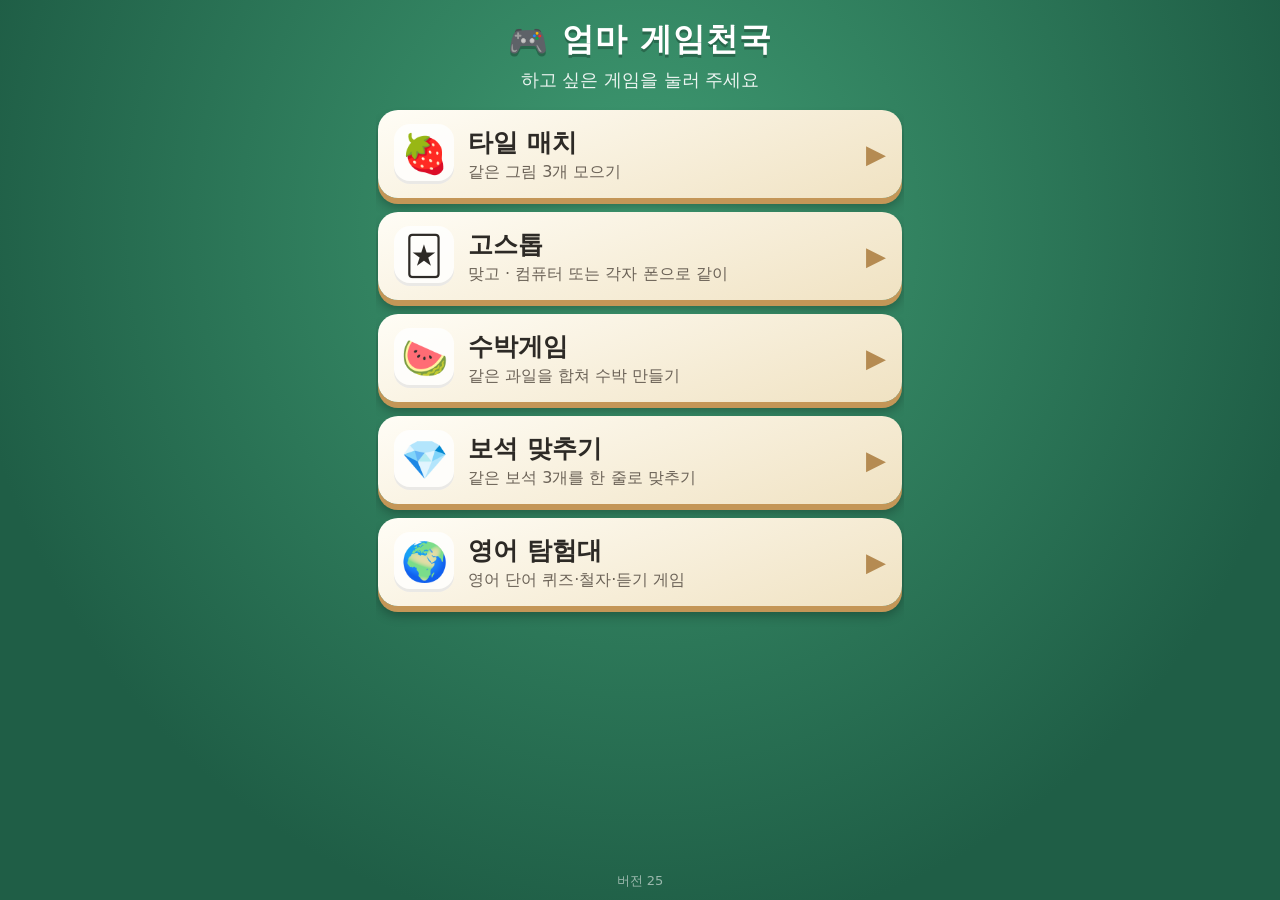
==== index.html @ 6e8ca2fc "영어 탐험대: 완료 빵빠레, 그만하기·뒤로 가기, 난이도 쉬움/보통/어려움 (v25) - 한 판 끝나면 빵빠레 (모두 맞히면 한 소절 더) - 게임 중 '← 그만하기' 버튼, 휴대" ====
<!doctype html>
<html lang="ko">
<head>
  <meta charset="utf-8">
  <meta name="viewport" content="width=device-width, initial-scale=1, maximum-scale=1, user-scalable=no, viewport-fit=cover">
  <meta name="theme-color" content="#1f5e46">
  <meta name="mobile-web-app-capable" content="yes">
  <meta name="apple-mobile-web-app-capable" content="yes">
  <!-- 홈 화면에 설치될 앱 이름 (게임 화면 제목과 별개로 앱 전체 이름) -->
  <meta name="application-name" content="엄마 게임천국">
  <meta name="apple-mobile-web-app-title" content="엄마 게임천국">
  <title>엄마 게임천국</title>
  <link rel="manifest" href="manifest.webmanifest">
  <link rel="icon" href="icons/icon-192.png?v=25">
  <link rel="apple-touch-icon" href="icons/icon-192.png?v=25">
  <link rel="stylesheet" href="hub.css?v=25">
</head>
<body>
  <main id="hub">
    <header class="hub-head">
      <h1><span class="hub-logo">🎮</span> 엄마 게임천국</h1>
      <p class="hub-sub">하고 싶은 게임을 눌러 주세요</p>
    </header>
    <nav id="game-list" aria-label="게임 목록"></nav>
    <p id="hub-version" class="hub-version"></p>
  </main>
  <div id="toast" class="hidden"></div>
  <script src="games/registry.js?v=25"></script>
  <script src="hub.js?v=25"></script>
</body>
</html>
---- hub.css ----
:root {
  --bg1: #3f9b72;
  --bg2: #1f5e46;
  --face1: #fffdf6;
  --face2: #f0e2c2;
  --edge: #c49657;
  --ink: #2d2a26;
  --accent: #ff8a3d;
}

* { box-sizing: border-box; -webkit-tap-highlight-color: transparent; }

html, body {
  margin: 0; height: 100%; overflow: hidden;
  background: var(--bg2);
  font-family: system-ui, -apple-system, "Segoe UI", "Malgun Gothic", "Apple SD Gothic Neo", "Noto Sans KR", sans-serif;
  color: #fff;
  overscroll-behavior: none;
  user-select: none; -webkit-user-select: none; -webkit-touch-callout: none;
  touch-action: manipulation;
}

body { background: radial-gradient(ellipse at 50% 25%, var(--bg1), var(--bg2) 75%) fixed; }
.hidden { display: none !important; }

#hub {
  position: fixed; inset: 0; max-width: 560px; margin: 0 auto;
  display: flex; flex-direction: column;
  padding: calc(env(safe-area-inset-top) + 18px) 16px calc(env(safe-area-inset-bottom) + 10px);
}

.hub-head { text-align: center; margin-bottom: 14px; }
.hub-head h1 { margin: 0; font-size: 32px; letter-spacing: 1px; text-shadow: 0 3px 0 rgba(0, 0, 0, .25); }
.hub-logo { display: inline-block; transform: translateY(2px); }
.hub-sub { margin: 6px 0 0; font-size: 18px; opacity: .9; }

#game-list {
  flex: 1; min-height: 0; overflow-y: auto;
  display: flex; flex-direction: column; gap: 14px; padding: 4px 2px 12px;
}

.game-card {
  position: relative; display: flex; align-items: center; gap: 14px;
  width: 100%; min-height: 88px; padding: 12px 16px; border: none; border-radius: 20px;
  text-align: left; font-family: inherit; color: var(--ink); cursor: pointer;
  background: linear-gradient(160deg, var(--face1), var(--face2));
  box-shadow: 0 6px 0 var(--edge), 0 9px 12px rgba(0, 0, 0, .3);
}
.game-card:active { transform: translateY(4px); box-shadow: 0 2px 0 var(--edge), 0 4px 6px rgba(0, 0, 0, .3); }
.game-icon {
  flex: none; width: 60px; height: 60px; border-radius: 16px; font-size: 38px; line-height: 1;
  display: flex; align-items: center; justify-content: center; background: rgba(255, 255, 255, .8);
  box-shadow: inset 0 -3px 0 rgba(0, 0, 0, .08);
}
.game-text { flex: 1; min-width: 0; display: flex; flex-direction: column; gap: 3px; }
.game-name { font-size: 25px; font-weight: 800; }
.game-desc { font-size: 16px; color: #6b6257; }
.game-status { font-size: 15px; font-weight: 700; color: #d9621a; }
.game-status:empty { display: none; }
.game-arrow { flex: none; font-size: 26px; color: #b58b52; }

.game-card.soon { background: rgba(255, 255, 255, .22); color: rgba(255, 255, 255, .92); box-shadow: none; }
.game-card.soon:active { transform: none; }
.game-card.soon .game-icon { background: rgba(255, 255, 255, .25); filter: grayscale(.4); }
.game-card.soon .game-desc { color: rgba(255, 255, 255, .75); }
.soon-badge {
  flex: none; font-size: 15px; font-weight: 800; padding: 6px 10px; border-radius: 12px;
  background: rgba(0, 0, 0, .25); color: #fff;
}

.hub-version { text-align: center; margin: 4px 0 0; font-size: 13px; opacity: .55; }

#toast {
  position: fixed; left: 50%; bottom: 18%; transform: translateX(-50%); z-index: 10;
  background: rgba(0, 0, 0, .82); color: #fff; font-size: 19px; padding: 12px 20px; border-radius: 14px;
  max-width: 90vw; text-align: center; pointer-events: none;
}

/* 짧은 화면: 카드 높이를 줄여 4개가 한 화면에 들어가게 */
@media (max-height: 640px) {
  #hub { padding-top: calc(env(safe-area-inset-top) + 10px); }
  .hub-head { margin-bottom: 8px; }
  .hub-head h1 { font-size: 28px; }
  .hub-sub { font-size: 16px; margin-top: 2px; }
  #game-list { gap: 10px; }
  .game-card { min-height: 76px; padding: 8px 14px; }
  .game-icon { width: 52px; height: 52px; font-size: 32px; }
  .game-name { font-size: 22px; }
  .game-desc { font-size: 15px; }
}
#toast { white-space: pre-line; }
.game-desc, .game-name, .hub-sub { word-break: keep-all; }
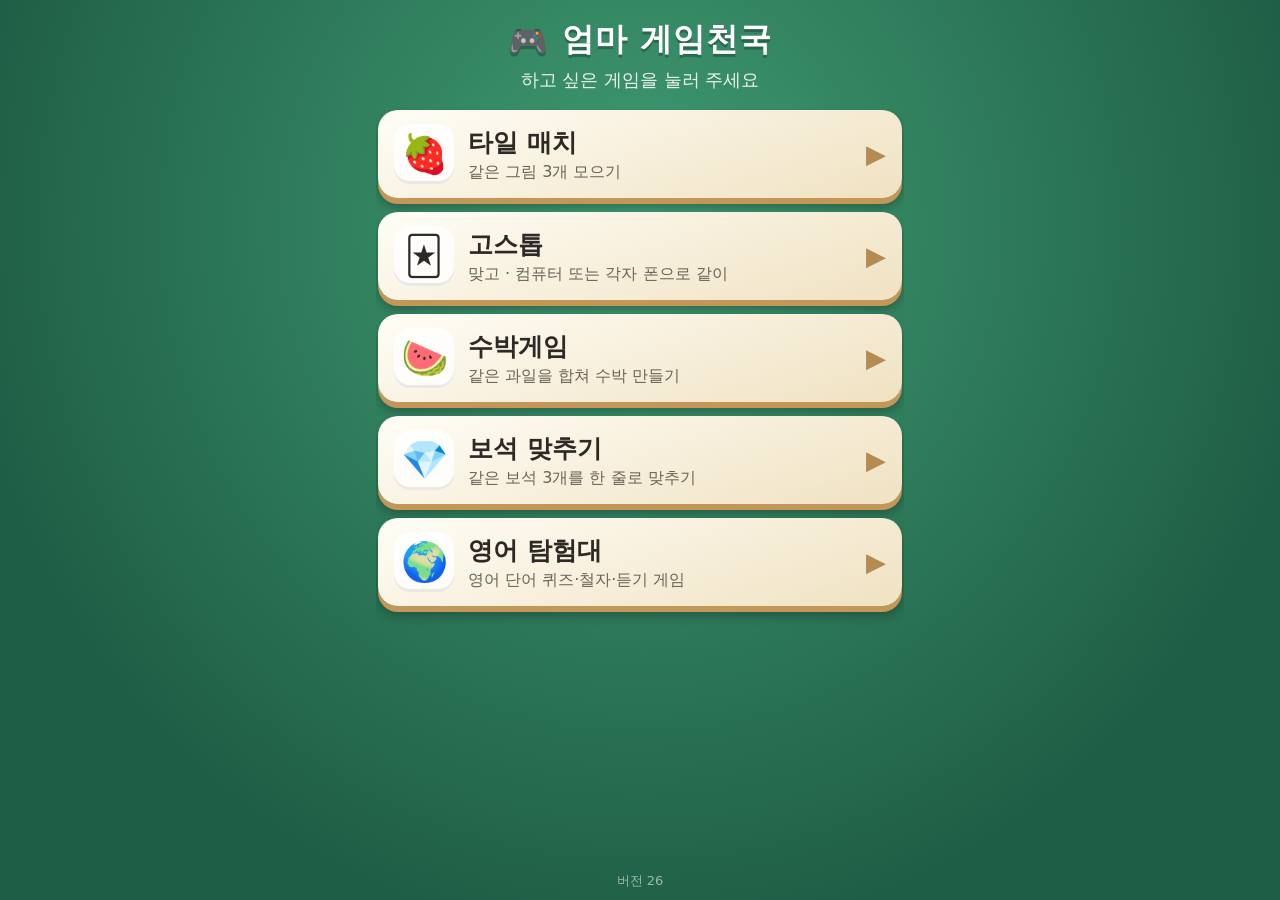
==== commit f0826217: "영어 탐험대: 정답마다 짧은 축하 소리 (콤보마다 높아짐), 오답 소리 변경 (v26) - 정답: 세 가지 짧은 가락 중 하나, 콤보가 이어질수록 2반음씩 높게 (최대 5단계) -" ====
--- a/index.html
+++ b/index.html
@@ -11,9 +11,9 @@
   <meta name="apple-mobile-web-app-title" content="엄마 게임천국">
   <title>엄마 게임천국</title>
   <link rel="manifest" href="manifest.webmanifest">
-  <link rel="icon" href="icons/icon-192.png?v=25">
-  <link rel="apple-touch-icon" href="icons/icon-192.png?v=25">
-  <link rel="stylesheet" href="hub.css?v=25">
+  <link rel="icon" href="icons/icon-192.png?v=26">
+  <link rel="apple-touch-icon" href="icons/icon-192.png?v=26">
+  <link rel="stylesheet" href="hub.css?v=26">
 </head>
 <body>
   <main id="hub">
@@ -25,7 +25,7 @@
     <p id="hub-version" class="hub-version"></p>
   </main>
   <div id="toast" class="hidden"></div>
-  <script src="games/registry.js?v=25"></script>
-  <script src="hub.js?v=25"></script>
+  <script src="games/registry.js?v=26"></script>
+  <script src="hub.js?v=26"></script>
 </body>
 </html>
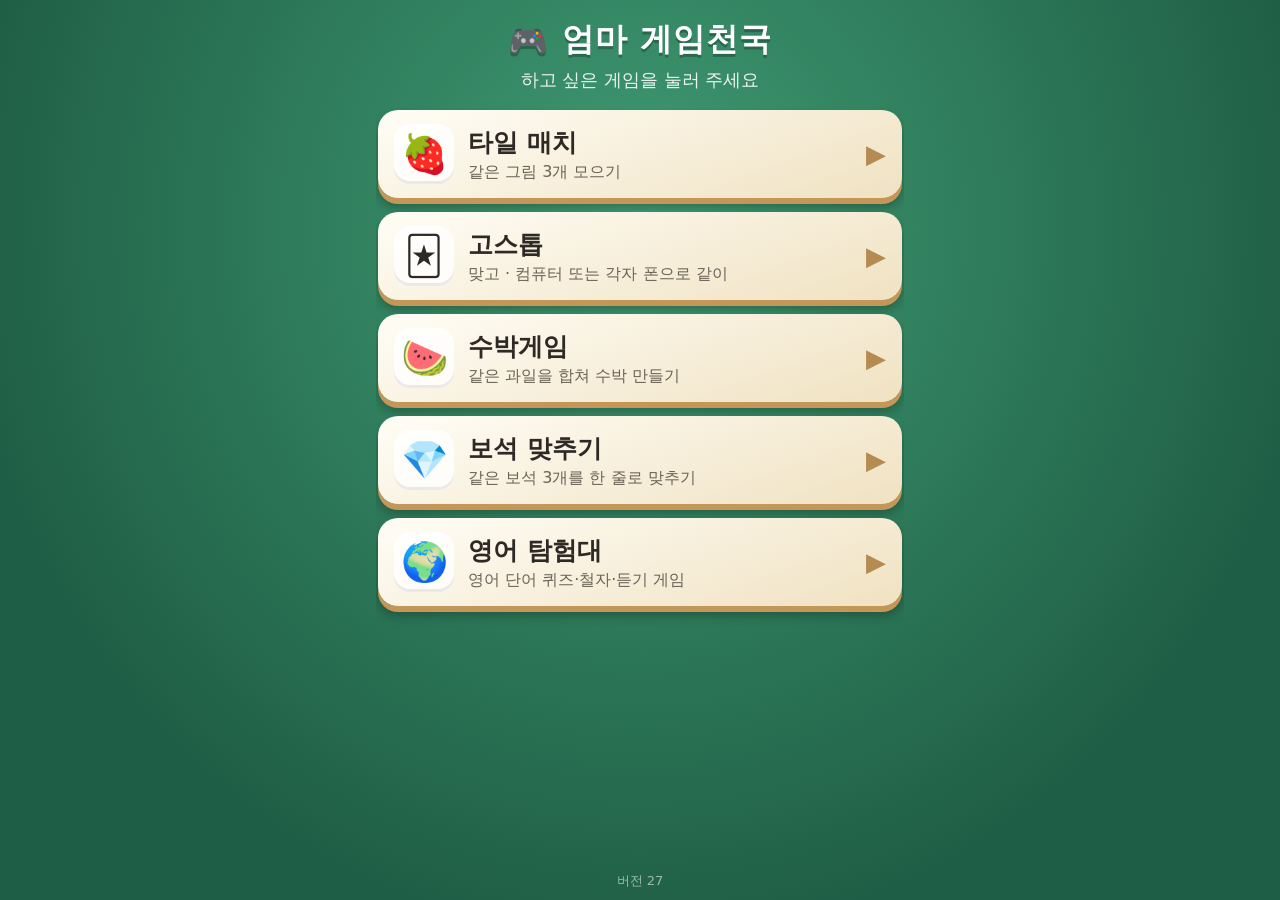
==== commit bfa04598: "영어 탐험대: 정답 소리를 높고 맑은 종소리로, 오답 소리 부드럽게 (v27) - 사인파 배음 + 짧은 메아리로 실로폰·오르골 느낌, 한 옥타브 높게 - 콤보마다 반음씩 (최대 4" ====
--- a/index.html
+++ b/index.html
@@ -11,9 +11,9 @@
   <meta name="apple-mobile-web-app-title" content="엄마 게임천국">
   <title>엄마 게임천국</title>
   <link rel="manifest" href="manifest.webmanifest">
-  <link rel="icon" href="icons/icon-192.png?v=26">
-  <link rel="apple-touch-icon" href="icons/icon-192.png?v=26">
-  <link rel="stylesheet" href="hub.css?v=26">
+  <link rel="icon" href="icons/icon-192.png?v=27">
+  <link rel="apple-touch-icon" href="icons/icon-192.png?v=27">
+  <link rel="stylesheet" href="hub.css?v=27">
 </head>
 <body>
   <main id="hub">
@@ -25,7 +25,7 @@
     <p id="hub-version" class="hub-version"></p>
   </main>
   <div id="toast" class="hidden"></div>
-  <script src="games/registry.js?v=26"></script>
-  <script src="hub.js?v=26"></script>
+  <script src="games/registry.js?v=27"></script>
+  <script src="hub.js?v=27"></script>
 </body>
 </html>
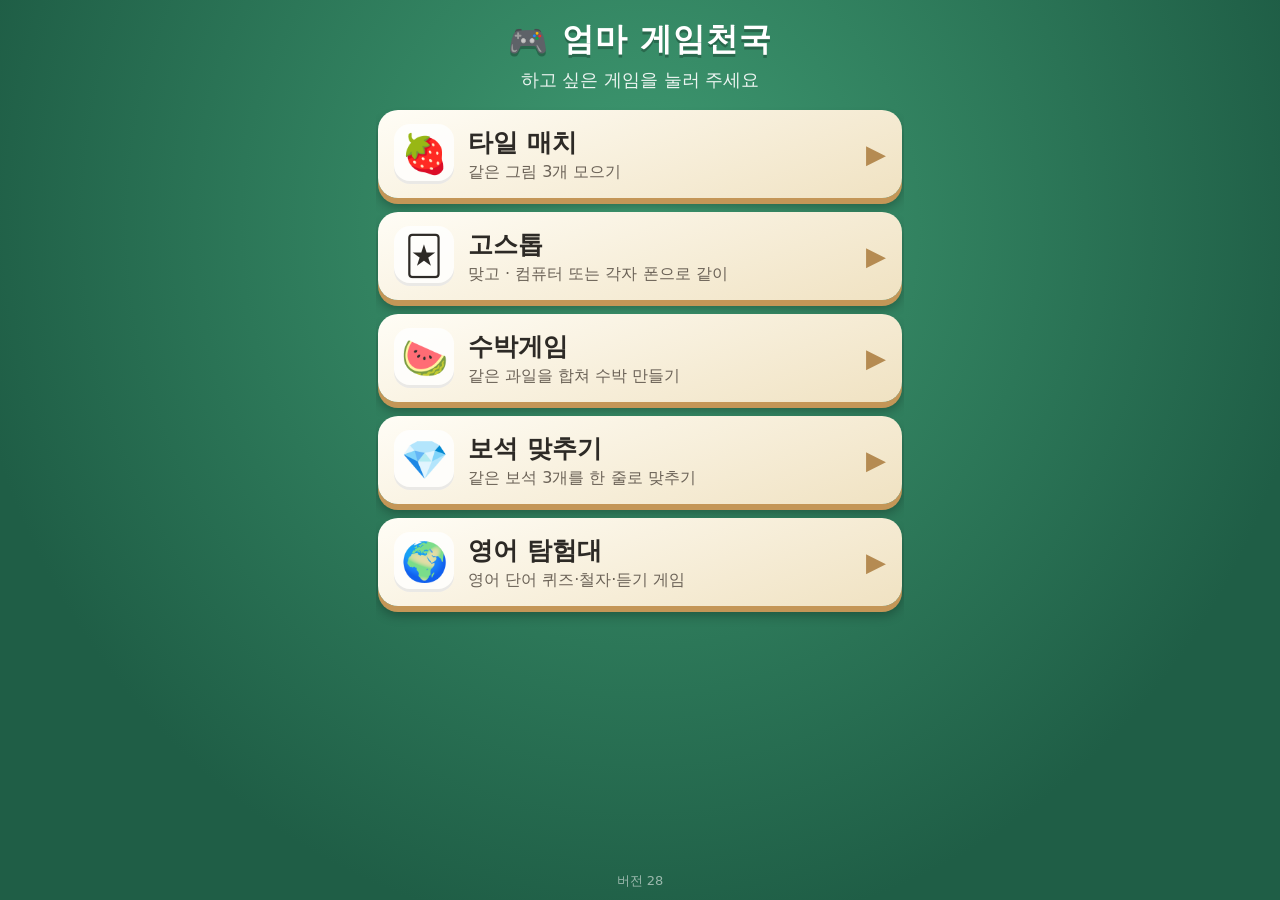
==== commit 8bd83b3d: "영어 탐험대: 정답 소리 하프 올림, 오답 소리 마림바 두 음 + 잔향 (v28) - 사용자가 후보 페이지에서 고른 소리 (정답 3번 하프, 오답 2번 마림바) - 리버브(컨볼루션" ====
--- a/index.html
+++ b/index.html
@@ -11,9 +11,9 @@
   <meta name="apple-mobile-web-app-title" content="엄마 게임천국">
   <title>엄마 게임천국</title>
   <link rel="manifest" href="manifest.webmanifest">
-  <link rel="icon" href="icons/icon-192.png?v=27">
-  <link rel="apple-touch-icon" href="icons/icon-192.png?v=27">
-  <link rel="stylesheet" href="hub.css?v=27">
+  <link rel="icon" href="icons/icon-192.png?v=28">
+  <link rel="apple-touch-icon" href="icons/icon-192.png?v=28">
+  <link rel="stylesheet" href="hub.css?v=28">
 </head>
 <body>
   <main id="hub">
@@ -25,7 +25,7 @@
     <p id="hub-version" class="hub-version"></p>
   </main>
   <div id="toast" class="hidden"></div>
-  <script src="games/registry.js?v=27"></script>
-  <script src="hub.js?v=27"></script>
+  <script src="games/registry.js?v=28"></script>
+  <script src="hub.js?v=28"></script>
 </body>
 </html>
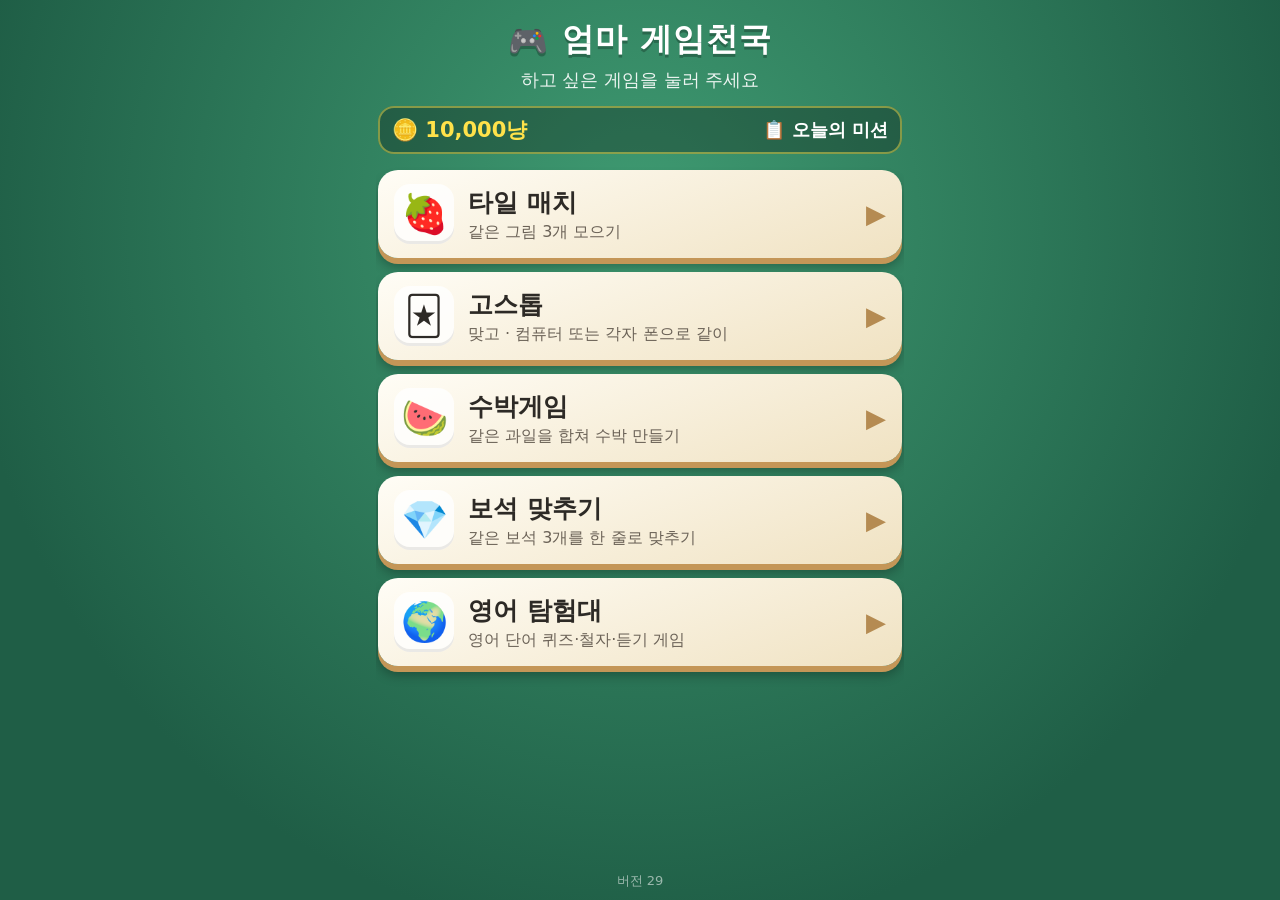
==== commit 3e3041fd: "고스톱: 손패 노랑/회색 안내, 두 장 폭탄, 게임머니·점당 방, 오늘의 미션, 같이 치기 채팅 (v29) - 손패 테두리: 노랑 = 먼저 낼 패, 회색 = 나중에 내도 되는 패 " ====
--- a/index.html
+++ b/index.html
@@ -11,9 +11,9 @@
   <meta name="apple-mobile-web-app-title" content="엄마 게임천국">
   <title>엄마 게임천국</title>
   <link rel="manifest" href="manifest.webmanifest">
-  <link rel="icon" href="icons/icon-192.png?v=28">
-  <link rel="apple-touch-icon" href="icons/icon-192.png?v=28">
-  <link rel="stylesheet" href="hub.css?v=28">
+  <link rel="icon" href="icons/icon-192.png?v=29">
+  <link rel="apple-touch-icon" href="icons/icon-192.png?v=29">
+  <link rel="stylesheet" href="hub.css?v=29">
 </head>
 <body>
   <main id="hub">
@@ -21,11 +21,24 @@
       <h1><span class="hub-logo">🎮</span> 엄마 게임천국</h1>
       <p class="hub-sub">하고 싶은 게임을 눌러 주세요</p>
     </header>
+    <button id="wallet-bar" class="wallet-bar" aria-label="내 게임머니와 오늘의 미션">
+      <span class="wb-money" id="wb-money"></span>
+      <span class="wb-mission">📋 오늘의 미션<b id="wb-count" class="wb-count hidden"></b></span>
+    </button>
     <nav id="game-list" aria-label="게임 목록"></nav>
     <p id="hub-version" class="hub-version"></p>
   </main>
   <div id="toast" class="hidden"></div>
-  <script src="games/registry.js?v=28"></script>
-  <script src="hub.js?v=28"></script>
+  <!-- 오늘의 미션 (wallet.js) -->
+  <div id="missions" class="sheet hidden" role="dialog" aria-label="오늘의 미션">
+    <div class="sheet-box">
+      <div class="sheet-head"><b>📋 오늘의 미션</b><button id="missions-close" class="sheet-x" aria-label="닫기">✕</button></div>
+      <p class="sheet-sub" id="missions-sub"></p>
+      <div id="mission-list" class="mission-list"></div>
+    </div>
+  </div>
+  <script src="wallet.js?v=29"></script>
+  <script src="games/registry.js?v=29"></script>
+  <script src="hub.js?v=29"></script>
 </body>
 </html>
--- a/hub.css
+++ b/hub.css
@@ -71,7 +71,7 @@
 .hub-version { text-align: center; margin: 4px 0 0; font-size: 13px; opacity: .55; }
 
 #toast {
-  position: fixed; left: 50%; bottom: 18%; transform: translateX(-50%); z-index: 10;
+  position: fixed; left: 50%; bottom: 18%; transform: translateX(-50%); z-index: 30;
   background: rgba(0, 0, 0, .82); color: #fff; font-size: 19px; padding: 12px 20px; border-radius: 14px;
   max-width: 90vw; text-align: center; pointer-events: none;
 }
@@ -90,3 +90,34 @@
 }
 #toast { white-space: pre-line; }
 .game-desc, .game-name, .hub-sub { word-break: keep-all; }
+
+/* ---------- 게임머니 · 오늘의 미션 (wallet.js) ---------- */
+.wallet-bar {
+  flex: none; display: flex; align-items: center; justify-content: space-between; gap: 10px;
+  margin: 0 2px 12px; padding: 10px 14px; border-radius: 16px; border: none; cursor: pointer; font-family: inherit;
+  background: rgba(0, 0, 0, .28); color: #fff; box-shadow: inset 0 0 0 2px rgba(255, 226, 74, .45);
+}
+.wallet-bar:active { transform: translateY(2px); }
+.wb-money { font-size: 21px; font-weight: 900; color: #ffe24a; white-space: nowrap; }
+.wb-mission { font-size: 18px; font-weight: 800; white-space: nowrap; display: flex; align-items: center; gap: 6px; }
+.wb-count { min-width: 26px; height: 26px; line-height: 26px; padding: 0 6px; border-radius: 13px; background: #d7262e; color: #fff; font-size: 16px; text-align: center; }
+.sheet { position: fixed; inset: 0; z-index: 20; background: rgba(0, 0, 0, .5); display: flex; align-items: flex-end; justify-content: center; }
+.sheet-box {
+  width: 100%; max-width: 560px; max-height: 88vh; overflow-y: auto; background: #fffdf6; color: var(--ink);
+  border-radius: 24px 24px 0 0; padding: 16px 16px calc(env(safe-area-inset-bottom) + 18px);
+}
+.sheet-head { display: flex; align-items: center; justify-content: space-between; font-size: 24px; }
+.sheet-x { width: 48px; height: 48px; border: none; border-radius: 14px; font-size: 22px; background: #eee; color: var(--ink); cursor: pointer; }
+.sheet-sub { margin: 4px 0 12px; font-size: 16px; color: #6b6257; }
+.mission-list { display: flex; flex-direction: column; gap: 10px; }
+.mission { display: flex; align-items: center; gap: 10px; padding: 12px; border-radius: 16px; background: #fff; box-shadow: 0 2px 0 var(--edge); }
+.mission .m-check { flex: none; font-size: 26px; }
+.mission .m-text { flex: 1; min-width: 0; display: flex; flex-direction: column; gap: 2px; word-break: keep-all; }
+.mission .m-title { font-size: 19px; font-weight: 800; }
+.mission .m-sub { font-size: 15px; color: #6b6257; }
+.mission .m-btn {
+  flex: none; min-width: 84px; min-height: 48px; padding: 0 12px; border: none; border-radius: 14px; font-family: inherit;
+  font-size: 18px; font-weight: 800; color: #fff; background: var(--accent); box-shadow: 0 4px 0 #d9621a; cursor: pointer;
+}
+.mission .m-btn:disabled { background: #ddd; color: #888; box-shadow: none; cursor: default; }
+.mission.claimed { opacity: .65; }
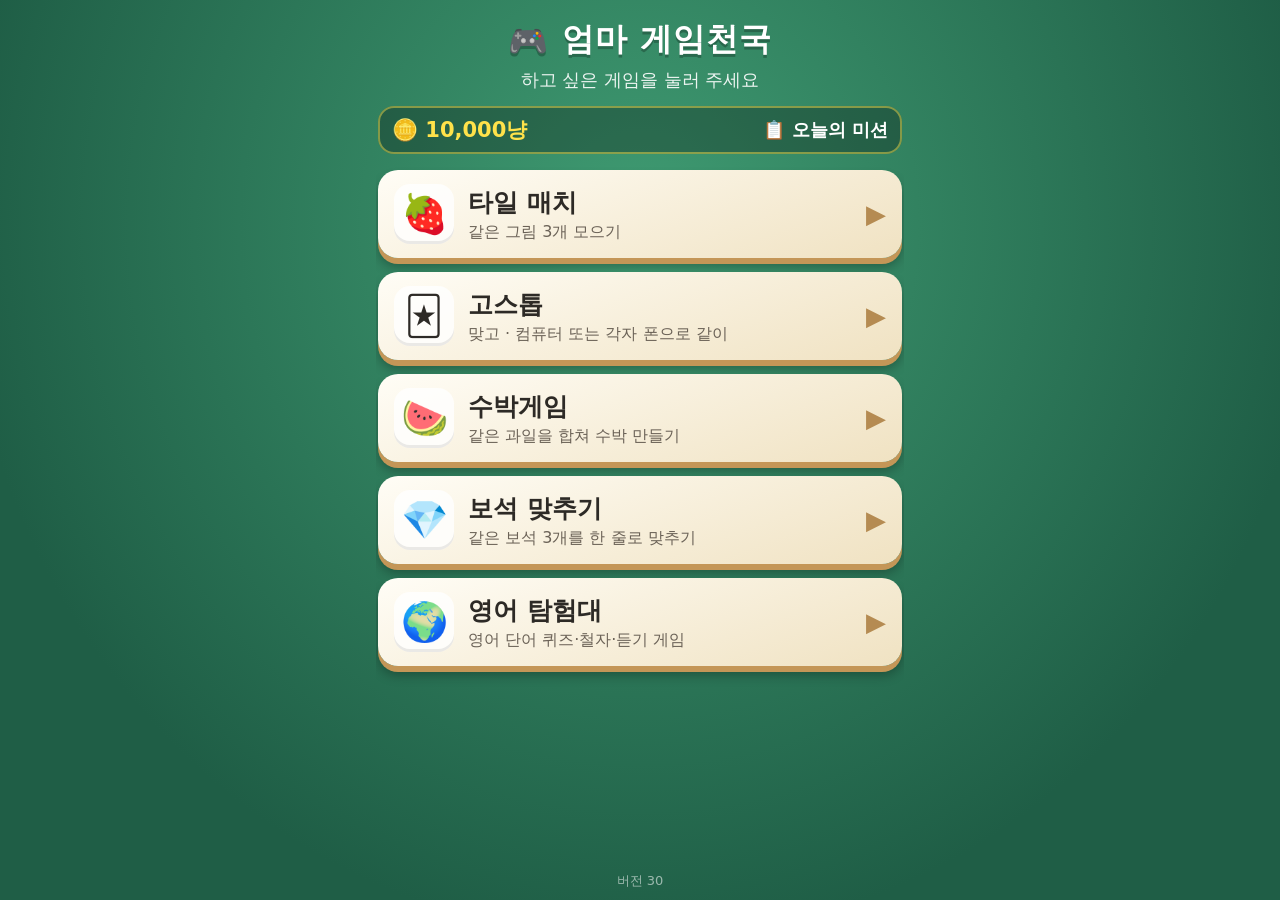
==== commit b3d29a5d: "고스톱: 첫 화면·게임 화면 전적에서 누적 점수 빼고 승패만 표시 (v30) Co-Authored-By: Claude Opus 5.5 <noreply@anthropic.com>" ====
--- a/index.html
+++ b/index.html
@@ -11,9 +11,9 @@
   <meta name="apple-mobile-web-app-title" content="엄마 게임천국">
   <title>엄마 게임천국</title>
   <link rel="manifest" href="manifest.webmanifest">
-  <link rel="icon" href="icons/icon-192.png?v=29">
-  <link rel="apple-touch-icon" href="icons/icon-192.png?v=29">
-  <link rel="stylesheet" href="hub.css?v=29">
+  <link rel="icon" href="icons/icon-192.png?v=30">
+  <link rel="apple-touch-icon" href="icons/icon-192.png?v=30">
+  <link rel="stylesheet" href="hub.css?v=30">
 </head>
 <body>
   <main id="hub">
@@ -37,8 +37,8 @@
       <div id="mission-list" class="mission-list"></div>
     </div>
   </div>
-  <script src="wallet.js?v=29"></script>
-  <script src="games/registry.js?v=29"></script>
-  <script src="hub.js?v=29"></script>
+  <script src="wallet.js?v=30"></script>
+  <script src="games/registry.js?v=30"></script>
+  <script src="hub.js?v=30"></script>
 </body>
 </html>
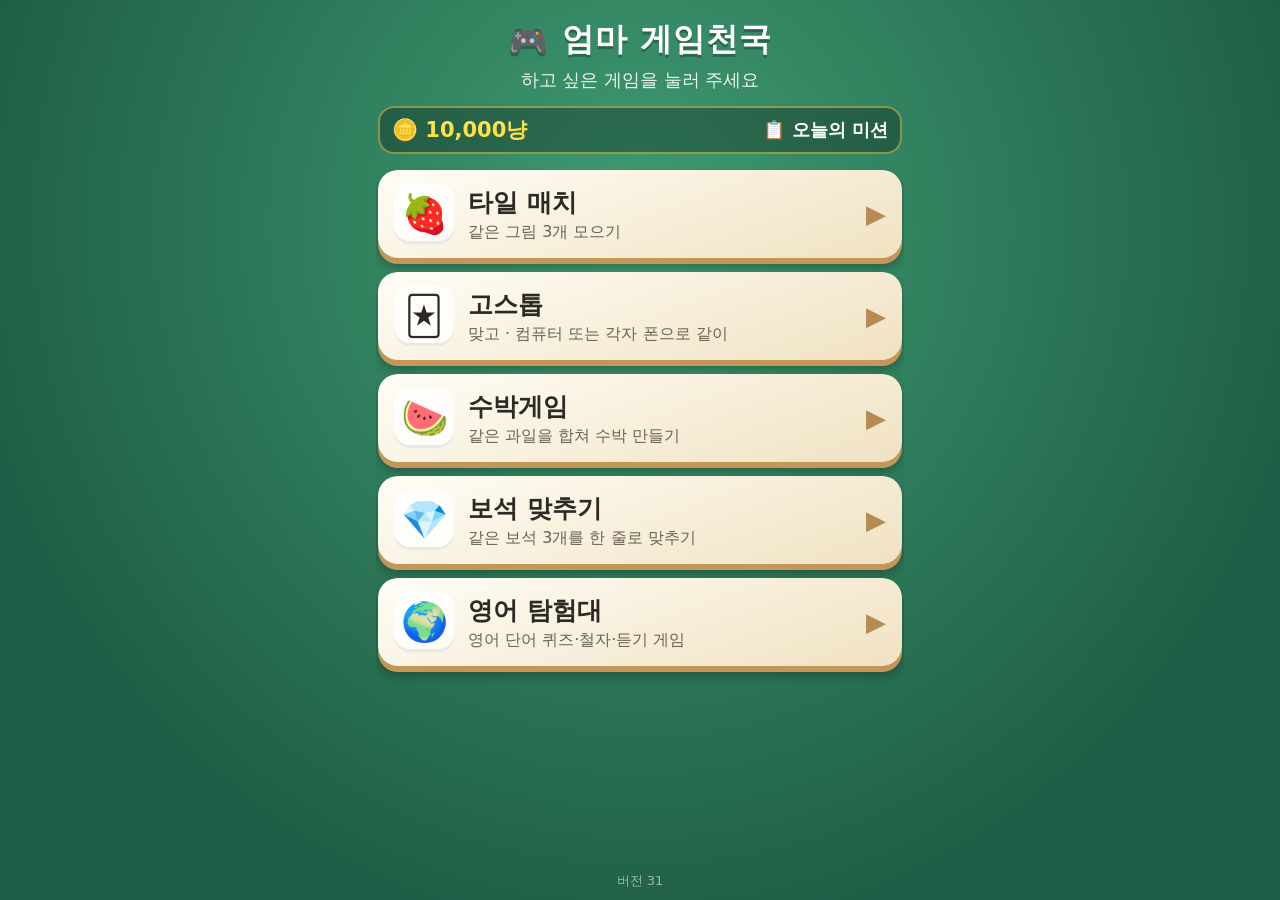
==== commit 359fe6fa: "고스톱 같이 치기: 방 안 상시 음성대화 추가 (PeerJS MediaConnection, PTT 아님) (v31) - 방에 들어가면 마이크 권한을 묻고, 게임 연결이 열리면 통화" ====
--- a/index.html
+++ b/index.html
@@ -11,9 +11,9 @@
   <meta name="apple-mobile-web-app-title" content="엄마 게임천국">
   <title>엄마 게임천국</title>
   <link rel="manifest" href="manifest.webmanifest">
-  <link rel="icon" href="icons/icon-192.png?v=30">
-  <link rel="apple-touch-icon" href="icons/icon-192.png?v=30">
-  <link rel="stylesheet" href="hub.css?v=30">
+  <link rel="icon" href="icons/icon-192.png?v=31">
+  <link rel="apple-touch-icon" href="icons/icon-192.png?v=31">
+  <link rel="stylesheet" href="hub.css?v=31">
 </head>
 <body>
   <main id="hub">
@@ -37,8 +37,8 @@
       <div id="mission-list" class="mission-list"></div>
     </div>
   </div>
-  <script src="wallet.js?v=30"></script>
-  <script src="games/registry.js?v=30"></script>
-  <script src="hub.js?v=30"></script>
+  <script src="wallet.js?v=31"></script>
+  <script src="games/registry.js?v=31"></script>
+  <script src="hub.js?v=31"></script>
 </body>
 </html>
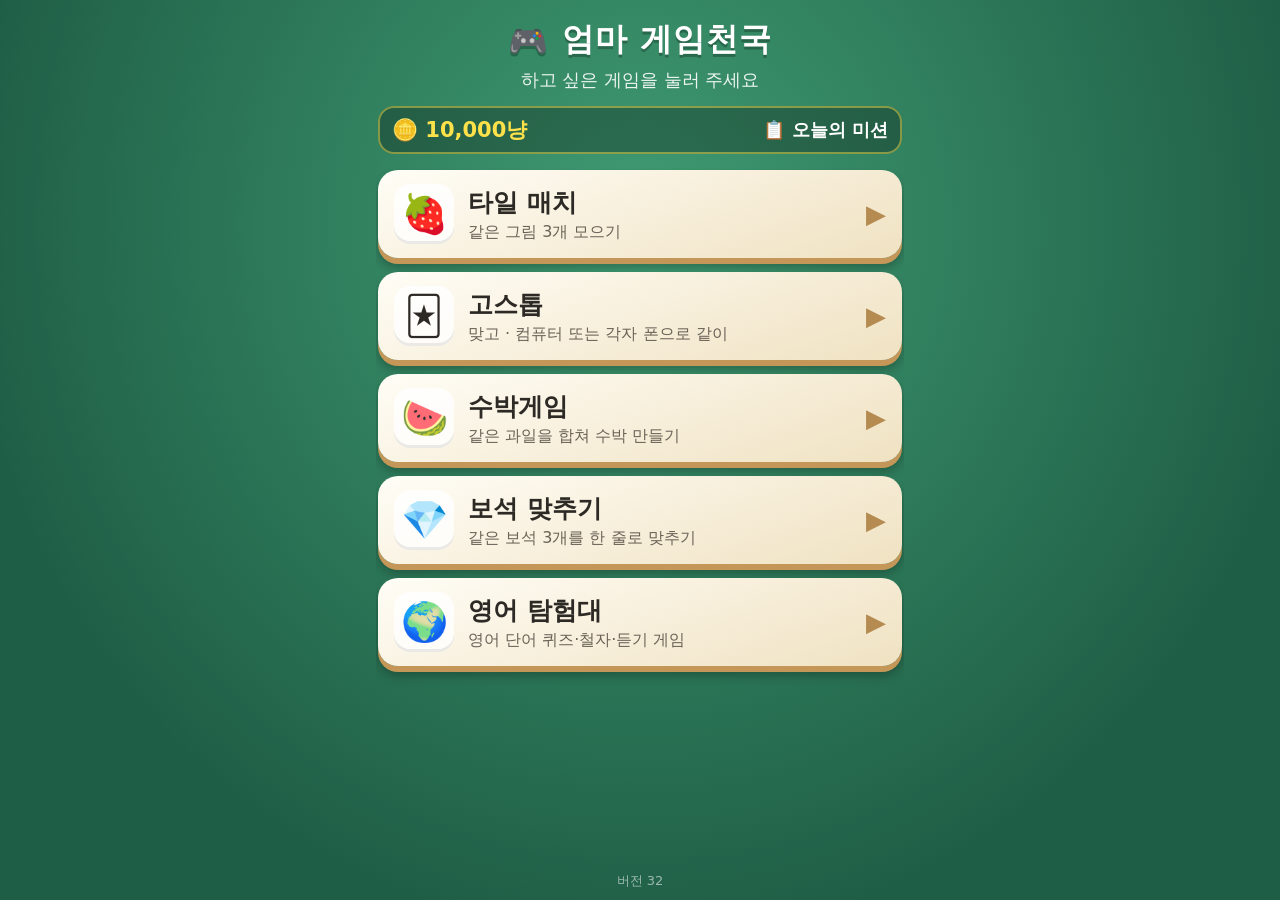
==== commit 73c7fb27: "fix: prevent mobile text overlap Co-Authored-By: Claude Opus 5.5 <noreply@anthropic.com>" ====
--- a/index.html
+++ b/index.html
@@ -11,9 +11,9 @@
   <meta name="apple-mobile-web-app-title" content="엄마 게임천국">
   <title>엄마 게임천국</title>
   <link rel="manifest" href="manifest.webmanifest">
-  <link rel="icon" href="icons/icon-192.png?v=31">
-  <link rel="apple-touch-icon" href="icons/icon-192.png?v=31">
-  <link rel="stylesheet" href="hub.css?v=31">
+  <link rel="icon" href="icons/icon-192.png?v=32">
+  <link rel="apple-touch-icon" href="icons/icon-192.png?v=32">
+  <link rel="stylesheet" href="hub.css?v=32">
 </head>
 <body>
   <main id="hub">
@@ -37,8 +37,8 @@
       <div id="mission-list" class="mission-list"></div>
     </div>
   </div>
-  <script src="wallet.js?v=31"></script>
-  <script src="games/registry.js?v=31"></script>
-  <script src="hub.js?v=31"></script>
+  <script src="wallet.js?v=32"></script>
+  <script src="games/registry.js?v=32"></script>
+  <script src="hub.js?v=32"></script>
 </body>
 </html>
--- a/hub.css
+++ b/hub.css
@@ -41,6 +41,7 @@
 
 .game-card {
   position: relative; display: flex; align-items: center; gap: 14px;
+  flex: none; /* 목록이 넘치면 카드를 눌러 줄이지 말고 스크롤 (줄이면 글씨가 다음 카드와 겹침) */
   width: 100%; min-height: 88px; padding: 12px 16px; border: none; border-radius: 20px;
   text-align: left; font-family: inherit; color: var(--ink); cursor: pointer;
   background: linear-gradient(160deg, var(--face1), var(--face2));
@@ -89,11 +90,11 @@
   .game-desc { font-size: 15px; }
 }
 #toast { white-space: pre-line; }
-.game-desc, .game-name, .hub-sub { word-break: keep-all; }
+.game-desc, .game-name, .game-status, .hub-sub, .hub-head h1 { word-break: keep-all; }
 
 /* ---------- 게임머니 · 오늘의 미션 (wallet.js) ---------- */
 .wallet-bar {
-  flex: none; display: flex; align-items: center; justify-content: space-between; gap: 10px;
+  flex: none; display: flex; flex-wrap: wrap; align-items: center; justify-content: space-between; gap: 4px 10px;
   margin: 0 2px 12px; padding: 10px 14px; border-radius: 16px; border: none; cursor: pointer; font-family: inherit;
   background: rgba(0, 0, 0, .28); color: #fff; box-shadow: inset 0 0 0 2px rgba(255, 226, 74, .45);
 }
